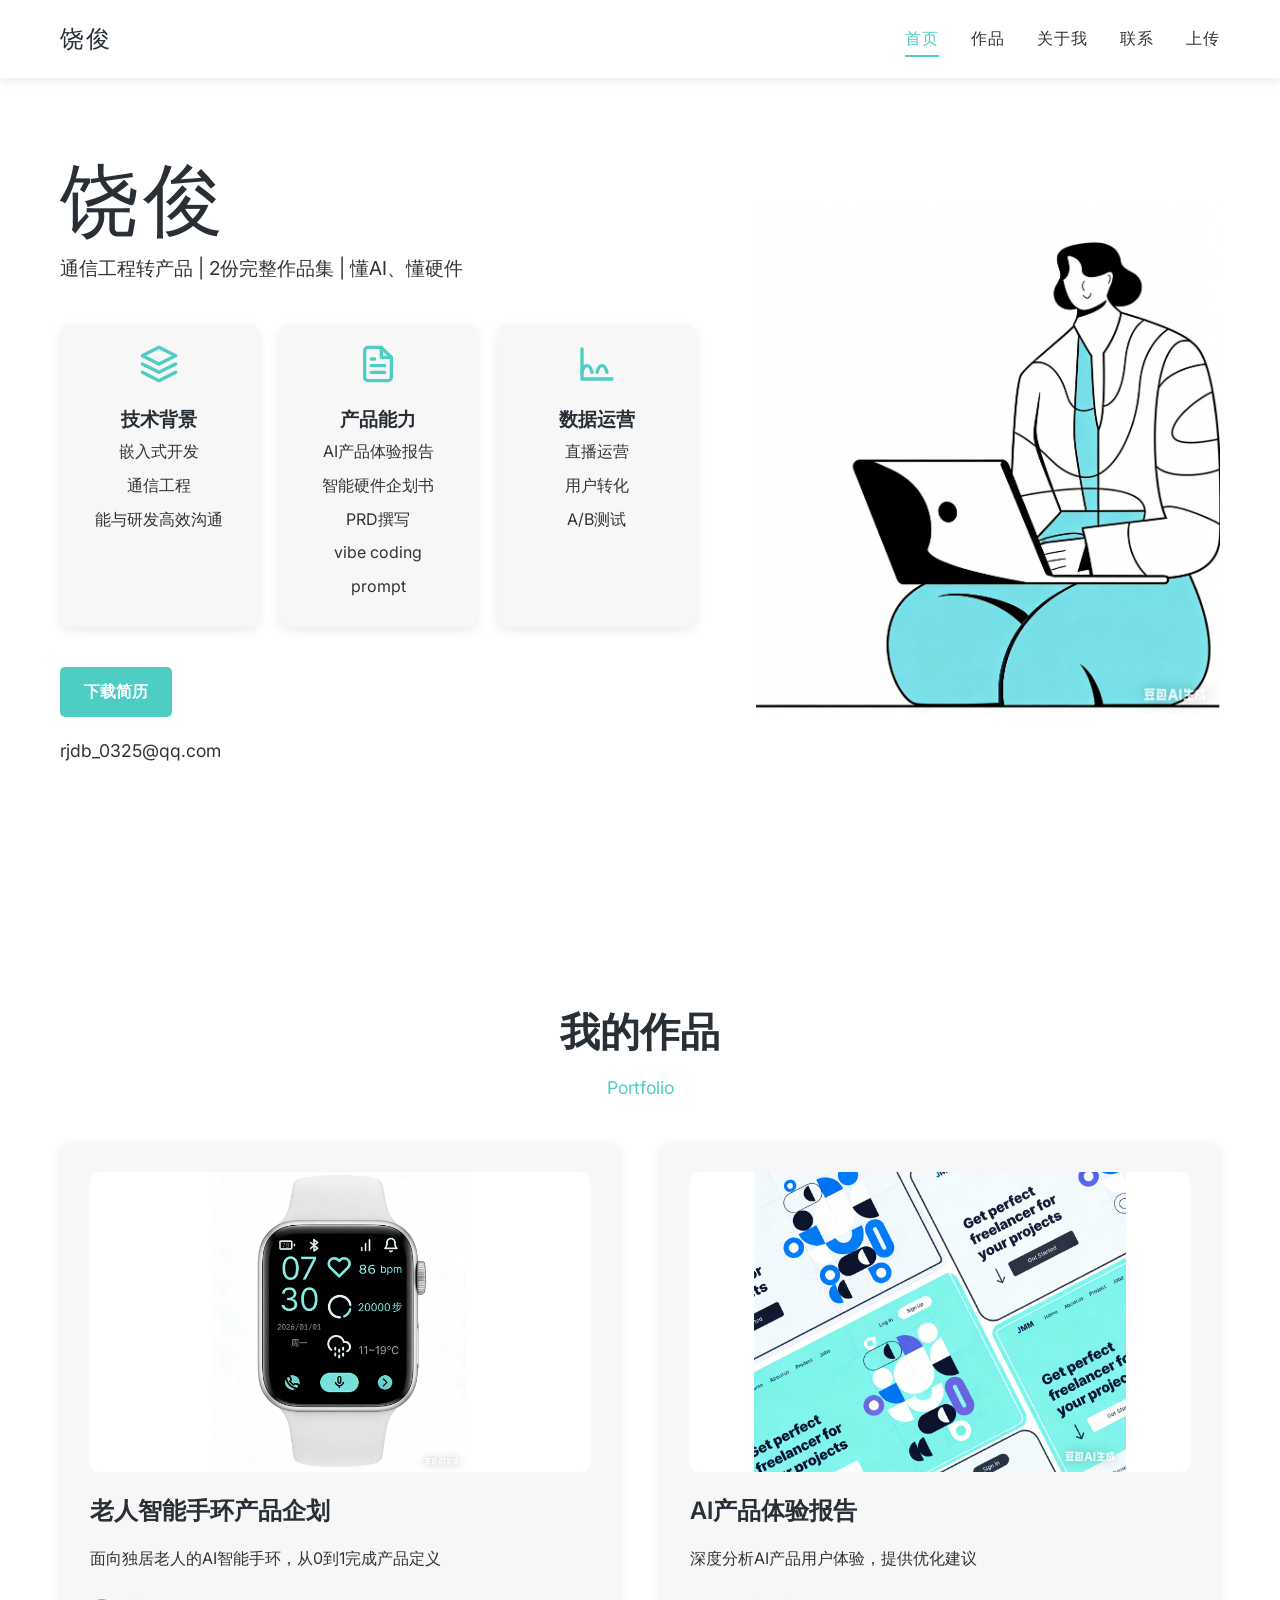
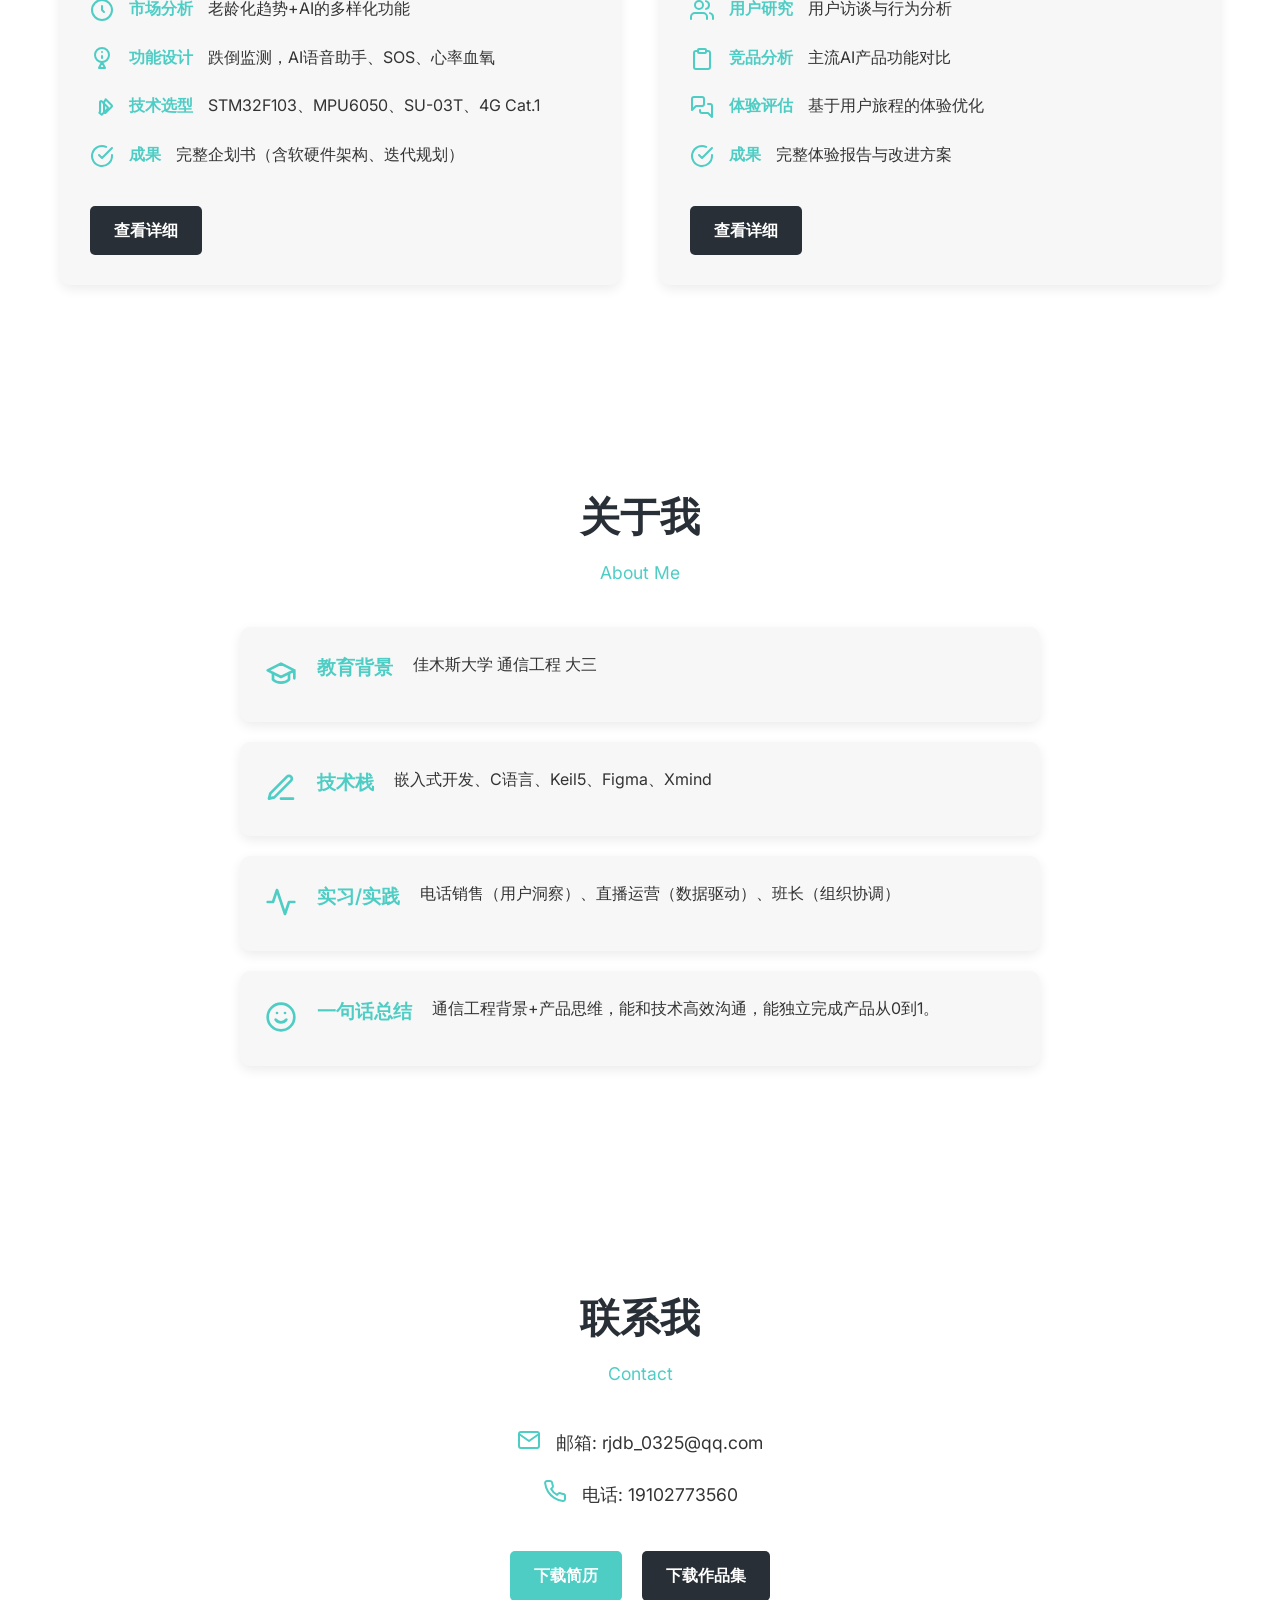
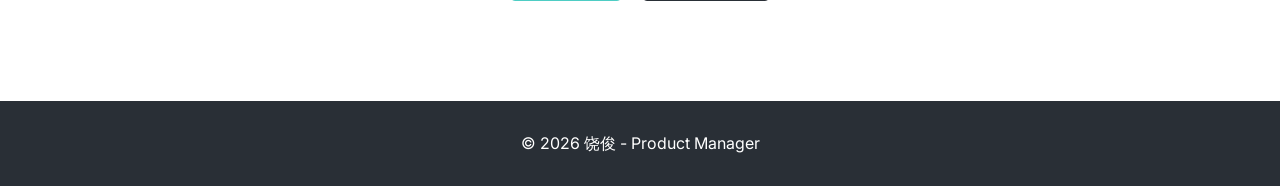
==== index.html @ 1ee00822 "Add files via upload 11111" ====
<!DOCTYPE html>
<html lang="zh-CN">
<head>
    <meta charset="UTF-8">
    <meta name="viewport" content="width=device-width, initial-scale=1.0">
    <title>饶俊 - 产品经理</title>
    <link rel="preconnect" href="https://fonts.googleapis.com">
    <link rel="preconnect" href="https://fonts.gstatic.com" crossorigin>
    <link href="https://fonts.googleapis.com/css2?family=Inter:wght@300;400;500;600;700&display=swap" rel="stylesheet">
    <link rel="stylesheet" href="styles.css">
</head>
<body>
    <nav class="navbar">
        <div class="container">
            <div class="nav-logo">
                <h1>饶俊</h1>
            </div>
            <div class="nav-links">
                <a href="#home" class="nav-link active">首页</a>
                <a href="#projects" class="nav-link">作品</a>
                <a href="#about" class="nav-link">关于我</a>
                <a href="#contact" class="nav-link">联系</a>
                <a href="upload.html" class="nav-link">上传</a>
            </div>
        </div>
    </nav>

    <main>
        <section id="home" class="section home-section">
            <div class="container">
                <div class="home-content">
                    <div class="home-left">
                        <div class="home-header">
                            <h1>饶俊</h1>
                            <p class="home-tagline">通信工程转产品 | 2份完整作品集 | 懂AI、懂硬件</p>
                        </div>
                        
                        <div class="core-tags">
                            <div class="tag-card">
                                <div class="tag-icon">
                                    <svg width="40" height="40" viewBox="0 0 24 24" fill="none" xmlns="http://www.w3.org/2000/svg">
                                        <path d="M12 2L2 7L12 12L22 7L12 2Z" stroke="#4ECDC4" stroke-width="2" stroke-linecap="round" stroke-linejoin="round"/>
                                        <path d="M2 17L12 22L22 17" stroke="#4ECDC4" stroke-width="2" stroke-linecap="round" stroke-linejoin="round"/>
                                        <path d="M2 12L12 17L22 12" stroke="#4ECDC4" stroke-width="2" stroke-linecap="round" stroke-linejoin="round"/>
                                    </svg>
                                </div>
                                <h3>技术背景</h3>
                                <ul>
                                    <li>嵌入式开发</li>
                                    <li>通信工程</li>
                                    <li>能与研发高效沟通</li>
                                </ul>
                            </div>
                            <div class="tag-card">
                                <div class="tag-icon">
                                    <svg width="40" height="40" viewBox="0 0 24 24" fill="none" xmlns="http://www.w3.org/2000/svg">
                                        <path d="M14 2H6C4.9 2 4 2.9 4 4V20C4 21.1 4.9 22 6 22H18C19.1 22 20 21.1 20 20V8L14 2Z" stroke="#4ECDC4" stroke-width="2" stroke-linecap="round" stroke-linejoin="round"/>
                                        <path d="M14 2V8H20" stroke="#4ECDC4" stroke-width="2" stroke-linecap="round" stroke-linejoin="round"/>
                                        <path d="M16 13H8" stroke="#4ECDC4" stroke-width="2" stroke-linecap="round"/>
                                        <path d="M16 17H8" stroke="#4ECDC4" stroke-width="2" stroke-linecap="round"/>
                                        <path d="M10 9H8" stroke="#4ECDC4" stroke-width="2" stroke-linecap="round"/>
                                    </svg>
                                </div>
                                <h3>产品能力</h3>
                                <ul>
                                    <li>AI产品体验报告</li>
                                    <li>智能硬件企划书</li>
                                    <li>PRD撰写</li>
                                    <li>vibe coding</li>
                                    <li>prompt</li>
                                </ul>
                            </div>
                            <div class="tag-card">
                                <div class="tag-icon">
                                    <svg width="40" height="40" viewBox="0 0 24 24" fill="none" xmlns="http://www.w3.org/2000/svg">
                                        <path d="M3 3V21H21" stroke="#4ECDC4" stroke-width="2" stroke-linecap="round"/>
                                        <path d="M18 17C18 17 17 13 15 13C13 13 12 17 12 17" stroke="#4ECDC4" stroke-width="2" stroke-linecap="round" stroke-linejoin="round"/>
                                        <path d="M9 17C9 17 8 13 6 13C4 13 3 17 3 17" stroke="#4ECDC4" stroke-width="2" stroke-linecap="round" stroke-linejoin="round"/>
                                    </svg>
                                </div>
                                <h3>数据运营</h3>
                                <ul>
                                    <li>直播运营</li>
                                    <li>用户转化</li>
                                    <li>A/B测试</li>
                                </ul>
                            </div>
                        </div>
                        
                        <div class="home-footer">
                            <a href="download.html?id=file_1774869760601_f0byb2rkc" class="btn btn-primary">下载简历</a>
                            <p class="contact-email">rjdb_0325@qq.com</p>
                        </div>
                    </div>
                    <div class="home-right">
                        <img src="hero.png" alt="饶俊" class="hero-image">
                    </div>
                </div>
            </div>
        </section>

        <section id="projects" class="section projects-section">
            <div class="container">
                <h2 class="section-title">我的作品</h2>
                <p class="section-subtitle">Portfolio</p>
                <div class="projects-grid">
                    <div class="project-card">
                        <div class="project-image">
                            <img src="watch.png" alt="老人智能手环">
                        </div>
                        <h3>老人智能手环产品企划</h3>
                        <p class="project-desc">面向独居老人的AI智能手环，从0到1完成产品定义</p>
                        
                        <div class="project-highlights">
                            <div class="highlight-item">
                                <div class="highlight-icon">
                                    <svg width="24" height="24" viewBox="0 0 24 24" fill="none" xmlns="http://www.w3.org/2000/svg">
                                        <path d="M12 22C17.5228 22 22 17.5228 22 12C22 6.47715 17.5228 2 12 2C6.47715 2 2 6.47715 2 12C2 17.5228 6.47715 22 12 22Z" stroke="#4ECDC4" stroke-width="2" stroke-linecap="round" stroke-linejoin="round"/>
                                        <path d="M12 8V12L14 14" stroke="#4ECDC4" stroke-width="2" stroke-linecap="round" stroke-linejoin="round"/>
                                    </svg>
                                </div>
                                <h4>市场分析</h4>
                                <p>老龄化趋势+AI的多样化功能</p>
                            </div>
                            <div class="highlight-item">
                                <div class="highlight-icon">
                                    <svg width="24" height="24" viewBox="0 0 24 24" fill="none" xmlns="http://www.w3.org/2000/svg">
                                        <path d="M12 15C15.866 15 19 11.866 19 8C19 4.13401 15.866 1 12 1C8.13401 1 5 4.13401 5 8C5 11.866 8.13401 15 12 15Z" stroke="#4ECDC4" stroke-width="2" stroke-linecap="round" stroke-linejoin="round"/>
                                        <path d="M12 15C12 15 15 21 15 21H9C9 21 12 15 12 15Z" stroke="#4ECDC4" stroke-width="2" stroke-linecap="round" stroke-linejoin="round"/>
                                        <path d="M12 9V11" stroke="#4ECDC4" stroke-width="2" stroke-linecap="round"/>
                                        <path d="M12 5V5.01" stroke="#4ECDC4" stroke-width="2" stroke-linecap="round"/>
                                    </svg>
                                </div>
                                <h4>功能设计</h4>
                                <p>跌倒监测，AI语音助手、SOS、心率血氧</p>
                            </div>
                            <div class="highlight-item">
                                <div class="highlight-icon">
                                    <svg width="24" height="24" viewBox="0 0 24 24" fill="none" xmlns="http://www.w3.org/2000/svg">
                                        <path d="M14.7 6.3A1 1 0 0 0 14 7v10a1 1 0 0 0 1.7.7l6-6a1 1 0 0 0 0-1.4l-6-6z" stroke="#4ECDC4" stroke-width="2" stroke-linecap="round" stroke-linejoin="round"/>
                                        <path d="M9.3 17.7A1 1 0 0 1 10 17V7a1 1 0 0 1 1.7-.7l6 6a1 1 0 0 1 0 1.4l-6 6z" stroke="#4ECDC4" stroke-width="2" stroke-linecap="round" stroke-linejoin="round"/>
                                    </svg>
                                </div>
                                <h4>技术选型</h4>
                                <p>STM32F103、MPU6050、SU-03T、4G Cat.1</p>
                            </div>
                            <div class="highlight-item">
                                <div class="highlight-icon">
                                    <svg width="24" height="24" viewBox="0 0 24 24" fill="none" xmlns="http://www.w3.org/2000/svg">
                                        <path d="M22 11.08V12a10 10 0 1 1-5.93-9.14" stroke="#4ECDC4" stroke-width="2" stroke-linecap="round" stroke-linejoin="round"/>
                                        <path d="M22 4 12 14.01l-3-3" stroke="#4ECDC4" stroke-width="2" stroke-linecap="round" stroke-linejoin="round"/>
                                    </svg>
                                </div>
                                <h4>成果</h4>
                                <p>完整企划书（含软硬件架构、迭代规划）</p>
                            </div>
                        </div>
                        
                        <a href="download.html?id=file_1774869760511_yod72uy9k" class="btn btn-secondary">查看详细</a>
                    </div>
                    
                    <div class="project-card">
                        <div class="project-image">
                            <img src="report.png" alt="AI产品体验报告">
                        </div>
                        <h3>AI产品体验报告</h3>
                        <p class="project-desc">深度分析AI产品用户体验，提供优化建议</p>
                        
                        <div class="project-highlights">
                            <div class="highlight-item">
                                <div class="highlight-icon">
                                    <svg width="24" height="24" viewBox="0 0 24 24" fill="none" xmlns="http://www.w3.org/2000/svg">
                                        <path d="M17 21v-2a4 4 0 0 0-4-4H5a4 4 0 0 0-4 4v2" stroke="#4ECDC4" stroke-width="2" stroke-linecap="round" stroke-linejoin="round"/>
                                        <circle cx="9" cy="7" r="4" stroke="#4ECDC4" stroke-width="2" stroke-linecap="round" stroke-linejoin="round"/>
                                        <path d="M23 21v-2a4 4 0 0 0-3-3.87" stroke="#4ECDC4" stroke-width="2" stroke-linecap="round" stroke-linejoin="round"/>
                                        <path d="M16 3.13a4 4 0 0 1 0 7.75" stroke="#4ECDC4" stroke-width="2" stroke-linecap="round" stroke-linejoin="round"/>
                                    </svg>
                                </div>
                                <h4>用户研究</h4>
                                <p>用户访谈与行为分析</p>
                            </div>
                            <div class="highlight-item">
                                <div class="highlight-icon">
                                    <svg width="24" height="24" viewBox="0 0 24 24" fill="none" xmlns="http://www.w3.org/2000/svg">
                                        <path d="M16 4h2a2 2 0 0 1 2 2v14a2 2 0 0 1-2 2H6a2 2 0 0 1-2-2V6a2 2 0 0 1 2-2h2" stroke="#4ECDC4" stroke-width="2" stroke-linecap="round" stroke-linejoin="round"/>
                                        <rect x="8" y="2" width="8" height="4" rx="1" ry="1" stroke="#4ECDC4" stroke-width="2" stroke-linecap="round" stroke-linejoin="round"/>
                                    </svg>
                                </div>
                                <h4>竞品分析</h4>
                                <p>主流AI产品功能对比</p>
                            </div>
                            <div class="highlight-item">
                                <div class="highlight-icon">
                                    <svg width="24" height="24" viewBox="0 0 24 24" fill="none" xmlns="http://www.w3.org/2000/svg">
                                        <path d="M14 9a2 2 0 0 1-2 2H6l-4 4V4c0-1.1.9-2 2-2h8a2 2 0 0 1 2 2v5Z" stroke="#4ECDC4" stroke-width="2" stroke-linecap="round" stroke-linejoin="round"/>
                                        <path d="M18 9h2a2 2 0 0 1 2 2v11l-4-4h-6a2 2 0 0 1-2-2v-1" stroke="#4ECDC4" stroke-width="2" stroke-linecap="round" stroke-linejoin="round"/>
                                    </svg>
                                </div>
                                <h4>体验评估</h4>
                                <p>基于用户旅程的体验优化</p>
                            </div>
                            <div class="highlight-item">
                                <div class="highlight-icon">
                                    <svg width="24" height="24" viewBox="0 0 24 24" fill="none" xmlns="http://www.w3.org/2000/svg">
                                        <path d="M22 11.08V12a10 10 0 1 1-5.93-9.14" stroke="#4ECDC4" stroke-width="2" stroke-linecap="round" stroke-linejoin="round"/>
                                        <path d="M22 4 12 14.01l-3-3" stroke="#4ECDC4" stroke-width="2" stroke-linecap="round" stroke-linejoin="round"/>
                                    </svg>
                                </div>
                                <h4>成果</h4>
                                <p>完整体验报告与改进方案</p>
                            </div>
                        </div>
                        
                        <a href="download.html?id=file_1774869760549_63jdq6edo" class="btn btn-secondary">查看详细</a>
                    </div>
                </div>
            </div>
        </section>

        <section id="about" class="section about-section">
            <div class="container">
                <h2 class="section-title">关于我</h2>
                <p class="section-subtitle">About Me</p>
                <div class="about-content">
                    <div class="about-item">
                        <div class="about-icon">
                            <svg width="32" height="32" viewBox="0 0 24 24" fill="none" xmlns="http://www.w3.org/2000/svg">
                                <path d="M22 10v6M2 10l10-5 10 5-10 5z" stroke="#4ECDC4" stroke-width="2" stroke-linecap="round" stroke-linejoin="round"/>
                                <path d="M6 12v5c3 3 9 3 12 0v-5" stroke="#4ECDC4" stroke-width="2" stroke-linecap="round" stroke-linejoin="round"/>
                            </svg>
                        </div>
                        <h3>教育背景</h3>
                        <p>佳木斯大学 通信工程 大三</p>
                    </div>
                    <div class="about-item">
                        <div class="about-icon">
                            <svg width="32" height="32" viewBox="0 0 24 24" fill="none" xmlns="http://www.w3.org/2000/svg">
                                <path d="M12 20h9" stroke="#4ECDC4" stroke-width="2" stroke-linecap="round" stroke-linejoin="round"/>
                                <path d="M16.5 3.5a2.121 2.121 0 0 1 3 3L7 19l-4 1 1-4L16.5 3.5z" stroke="#4ECDC4" stroke-width="2" stroke-linecap="round" stroke-linejoin="round"/>
                            </svg>
                        </div>
                        <h3>技术栈</h3>
                        <p>嵌入式开发、C语言、Keil5、Figma、Xmind</p>
                    </div>
                    <div class="about-item">
                        <div class="about-icon">
                            <svg width="32" height="32" viewBox="0 0 24 24" fill="none" xmlns="http://www.w3.org/2000/svg">
                                <path d="M22 12h-4l-3 9L9 3l-3 9H2" stroke="#4ECDC4" stroke-width="2" stroke-linecap="round" stroke-linejoin="round"/>
                            </svg>
                        </div>
                        <h3>实习/实践</h3>
                        <p>电话销售（用户洞察）、直播运营（数据驱动）、班长（组织协调）</p>
                    </div>
                    <div class="about-item">
                        <div class="about-icon">
                            <svg width="32" height="32" viewBox="0 0 24 24" fill="none" xmlns="http://www.w3.org/2000/svg">
                                <circle cx="12" cy="12" r="10" stroke="#4ECDC4" stroke-width="2" stroke-linecap="round" stroke-linejoin="round"/>
                                <path d="M8 14s1.5 2 4 2 4-2 4-2" stroke="#4ECDC4" stroke-width="2" stroke-linecap="round" stroke-linejoin="round"/>
                                <line x1="9" y1="9" x2="9.01" y2="9" stroke="#4ECDC4" stroke-width="2" stroke-linecap="round" stroke-linejoin="round"/>
                                <line x1="15" y1="9" x2="15.01" y2="9" stroke="#4ECDC4" stroke-width="2" stroke-linecap="round" stroke-linejoin="round"/>
                            </svg>
                        </div>
                        <h3>一句话总结</h3>
                        <p>通信工程背景+产品思维，能和技术高效沟通，能独立完成产品从0到1。</p>
                    </div>
                </div>
            </div>
        </section>

        <section id="contact" class="section contact-section">
            <div class="container">
                <h2 class="section-title">联系我</h2>
                <p class="section-subtitle">Contact</p>
                <div class="contact-info">
                    <div class="contact-item">
                        <div class="contact-icon">
                            <svg width="24" height="24" viewBox="0 0 24 24" fill="none" xmlns="http://www.w3.org/2000/svg">
                                <path d="M4 4h16c1.1 0 2 .9 2 2v12c0 1.1-.9 2-2 2H4c-1.1 0-2-.9-2-2V6c0-1.1.9-2 2-2z" stroke="#4ECDC4" stroke-width="2" stroke-linecap="round" stroke-linejoin="round"/>
                                <path d="M22 6l-10 7L2 6" stroke="#4ECDC4" stroke-width="2" stroke-linecap="round" stroke-linejoin="round"/>
                            </svg>
                        </div>
                        <p>邮箱: rjdb_0325@qq.com</p>
                    </div>
                    <div class="contact-item">
                        <div class="contact-icon">
                            <svg width="24" height="24" viewBox="0 0 24 24" fill="none" xmlns="http://www.w3.org/2000/svg">
                                <path d="M22 16.92v3a2 2 0 0 1-2.18 2 19.79 19.79 0 0 1-8.63-3.07 19.5 19.5 0 0 1-6-6 19.79 19.79 0 0 1-3.07-8.67A2 2 0 0 1 4.11 2h3a2 2 0 0 1 2 1.72 12.84 12.84 0 0 0 .7 2.81 2 2 0 0 1-.45 2.11L8.09 9.91a16 16 0 0 0 6 6l1.27-1.27a2 2 0 0 1 2.11-.45 12.84 12.84 0 0 0 2.81.7A2 2 0 0 1 22 16.92z" stroke="#4ECDC4" stroke-width="2" stroke-linecap="round" stroke-linejoin="round"/>
                            </svg>
                        </div>
                        <p>电话: 19102773560</p>
                    </div>
                </div>
                <div class="contact-buttons">
                    <a href="download.html?id=file_1774869760601_f0byb2rkc" class="btn btn-primary">下载简历</a>
                    <a href="download.html?id=file_1774869760650_nscpvcaf8" class="btn btn-secondary">下载作品集</a>
                </div>
            </div>
        </section>
    </main>

    <footer class="footer">
        <div class="container">
            <p>&copy; 2026 饶俊 - Product Manager</p>
        </div>
    </footer>

    <script src="script.js"></script>
</body>
</html>
---- styles.css ----
/* 全局样式 */
:root {
    --primary-color: #4ECDC4;
    --secondary-color: #292F36;
    --light-color: #FFFFFF;
    --dark-color: #1A1A1A;
    --gray-color: #F7F7F7;
    --text-color: #333333;
    --transition: all 0.3s ease;
}

* {
    margin: 0;
    padding: 0;
    box-sizing: border-box;
}

body {
    font-family: 'Inter', sans-serif;
    line-height: 1.6;
    color: var(--text-color);
    background-color: var(--light-color);
}

.container {
    max-width: 1200px;
    margin: 0 auto;
    padding: 0 20px;
}

/* 导航栏 */
.navbar {
    background-color: var(--light-color);
    box-shadow: 0 2px 10px rgba(0, 0, 0, 0.1);
    position: fixed;
    top: 0;
    left: 0;
    right: 0;
    z-index: 1000;
}

.navbar .container {
    display: flex;
    justify-content: space-between;
    align-items: center;
    padding: 20px;
}

.nav-logo h1 {
    font-size: 1.5rem;
    font-weight: 300;
    color: var(--secondary-color);
    letter-spacing: 2px;
}

.nav-links {
    display: flex;
    gap: 2rem;
}

.nav-link {
    text-decoration: none;
    color: var(--text-color);
    font-weight: 300;
    transition: var(--transition);
    position: relative;
    letter-spacing: 1px;
}

.nav-link:hover,
.nav-link.active {
    color: var(--primary-color);
}

.nav-link.active::after {
    content: '';
    position: absolute;
    bottom: -5px;
    left: 0;
    width: 100%;
    height: 2px;
    background-color: var(--primary-color);
}

/* 通用部分样式 */
.section {
    padding: 100px 0;
}

.section-title {
    font-size: 2.5rem;
    font-weight: 700;
    text-align: center;
    margin-bottom: 10px;
    color: var(--secondary-color);
}

.section-subtitle {
    text-align: center;
    color: var(--primary-color);
    font-size: 1.1rem;
    margin-bottom: 40px;
}

/* 首页样式 */
.home-section {
    min-height: 100vh;
    display: flex;
    align-items: center;
    padding-top: 120px;
}

.home-content {
    display: flex;
    align-items: center;
    justify-content: space-between;
    gap: 60px;
    width: 100%;
}

.home-left {
    flex: 1;
}

.home-right {
    flex: 0 0 40%;
    display: flex;
    justify-content: center;
    align-items: center;
}

.hero-image {
    max-width: 100%;
    height: auto;
    object-fit: contain;
}

.home-header {
    text-align: left;
    margin-bottom: 40px;
}

.home-header h1 {
    font-size: 5rem;
    font-weight: 300;
    color: var(--secondary-color);
    margin-bottom: 10px;
    letter-spacing: 3px;
    line-height: 1.1;
}

.home-tagline {
    font-size: 1.2rem;
    color: var(--text-color);
    margin-bottom: 10px;
}

.home-subtitle {
    font-size: 1rem;
    color: var(--primary-color);
    margin-bottom: 20px;
}

.core-tags {
    display: flex;
    gap: 20px;
    margin-bottom: 40px;
    flex-wrap: wrap;
    justify-content: flex-start;
}

.tag-card {
    background-color: var(--gray-color);
    padding: 20px;
    border-radius: 10px;
    transition: var(--transition);
    box-shadow: 0 4px 12px rgba(0, 0, 0, 0.08);
    text-align: center;
    flex: 1;
    min-width: 180px;
    max-width: 200px;
}

.tag-card:hover {
    transform: translateY(-5px);
    box-shadow: 0 8px 24px rgba(0, 0, 0, 0.12);
}

.tag-icon {
    margin-bottom: 20px;
    display: flex;
    justify-content: center;
}

.tag-card h3 {
    font-size: 1.2rem;
    font-weight: 600;
    color: var(--secondary-color);
    margin-bottom: 5px;
    font-family: 'Inter', sans-serif;
}

.tag-subtitle {
    font-size: 0.9rem;
    color: var(--primary-color);
    margin-bottom: 15px;
    font-weight: 400;
}

.project-subtitle {
    font-size: 0.9rem;
    color: var(--primary-color);
    margin-bottom: 10px;
    font-weight: 400;
}

.about-subtitle {
    font-size: 0.9rem;
    color: var(--primary-color);
    margin-bottom: 10px;
    font-weight: 400;
}

.tag-card ul {
    list-style: none;
}

.tag-card li {
    margin-bottom: 8px;
    color: var(--text-color);
}

.home-footer {
    text-align: left;
}

/* 按钮样式 */
.btn {
    display: inline-block;
    padding: 12px 24px;
    border-radius: 5px;
    font-weight: 600;
    text-decoration: none;
    transition: var(--transition);
    cursor: pointer;
    border: none;
}

.btn-primary {
    background-color: var(--primary-color);
    color: var(--light-color);
}

.btn-secondary {
    background-color: var(--secondary-color);
    color: var(--light-color);
}

.btn:hover {
    transform: translateY(-2px);
    box-shadow: 0 4px 12px rgba(0, 0, 0, 0.15);
}

.contact-email {
    margin-top: 20px;
    color: var(--text-color);
    font-size: 1.1rem;
}

/* 作品展示页样式 */
.projects-grid {
    display: grid;
    grid-template-columns: repeat(auto-fit, minmax(500px, 1fr));
    gap: 40px;
}

.project-card {
    background-color: var(--gray-color);
    padding: 30px;
    border-radius: 10px;
    transition: var(--transition);
    box-shadow: 0 4px 12px rgba(0, 0, 0, 0.08);
}

.project-card:hover {
    transform: translateY(-5px);
    box-shadow: 0 8px 24px rgba(0, 0, 0, 0.12);
}

.project-image {
    margin-bottom: 20px;
    border-radius: 8px;
    overflow: hidden;
    height: 300px;
    display: flex;
    align-items: center;
    justify-content: center;
    background-color: white;
}

.project-image img {
    width: 100%;
    height: 100%;
    object-fit: contain;
    transition: var(--transition);
}

.project-card:hover .project-image img {
    transform: scale(1.05);
}

.project-card h3 {
    font-size: 1.5rem;
    font-weight: 600;
    color: var(--secondary-color);
    margin-bottom: 15px;
}

.project-desc {
    margin-bottom: 25px;
    color: var(--text-color);
}

.project-highlights {
    margin-bottom: 30px;
}

.highlight-item {
    display: flex;
    align-items: flex-start;
    margin-bottom: 15px;
    gap: 15px;
}

.highlight-icon {
    flex-shrink: 0;
    margin-top: 2px;
}

.highlight-item h4 {
    font-size: 1rem;
    font-weight: 600;
    color: var(--primary-color);
    margin-bottom: 5px;
}

.highlight-item p {
    color: var(--text-color);
    flex: 1;
}

/* 关于我页样式 */
.about-content {
    max-width: 800px;
    margin: 0 auto;
}

.about-item {
    display: flex;
    align-items: flex-start;
    background-color: var(--gray-color);
    padding: 25px;
    border-radius: 10px;
    margin-bottom: 20px;
    transition: var(--transition);
    box-shadow: 0 4px 12px rgba(0, 0, 0, 0.08);
    gap: 20px;
}

.about-item:hover {
    transform: translateY(-3px);
    box-shadow: 0 6px 16px rgba(0, 0, 0, 0.1);
}

.about-icon {
    flex-shrink: 0;
    margin-top: 5px;
}

.about-item h3 {
    font-size: 1.2rem;
    font-weight: 600;
    color: var(--primary-color);
    margin-bottom: 10px;
}

.about-item p {
    flex: 1;
    color: var(--text-color);
}

/* 联系页样式 */
.contact-section {
    text-align: center;
}

.contact-info {
    margin-bottom: 40px;
}

.contact-item {
    display: flex;
    align-items: center;
    justify-content: center;
    gap: 15px;
    margin-bottom: 20px;
}

.contact-icon {
    flex-shrink: 0;
}

.contact-info p {
    font-size: 1.1rem;
    color: var(--text-color);
}

.contact-buttons {
    display: flex;
    gap: 20px;
    justify-content: center;
    flex-wrap: wrap;
}

/* 页脚样式 */
.footer {
    background-color: var(--secondary-color);
    color: var(--light-color);
    padding: 30px 0;
    text-align: center;
}

/* 响应式设计 */
@media (max-width: 768px) {
    .nav-links {
        display: none;
    }
    
    .home-content {
        flex-direction: column;
        gap: 40px;
    }
    
    .home-right {
        flex: none;
        width: 100%;
        max-width: 400px;
    }
    
    .home-header h1 {
        font-size: 2.5rem;
    }
    
    .home-header {
        text-align: center;
    }
    
    .core-tags {
        justify-content: center;
    }
    
    .home-footer {
        text-align: center;
    }
    
    .projects-grid {
        grid-template-columns: 1fr;
    }
    
    .contact-buttons {
        flex-direction: column;
        align-items: center;
    }
    
    .section {
        padding: 60px 0;
    }
    
    .about-item {
        flex-direction: column;
        align-items: flex-start;
        text-align: left;
    }
    
    .highlight-item {
        flex-direction: column;
        align-items: flex-start;
        gap: 8px;
    }
}
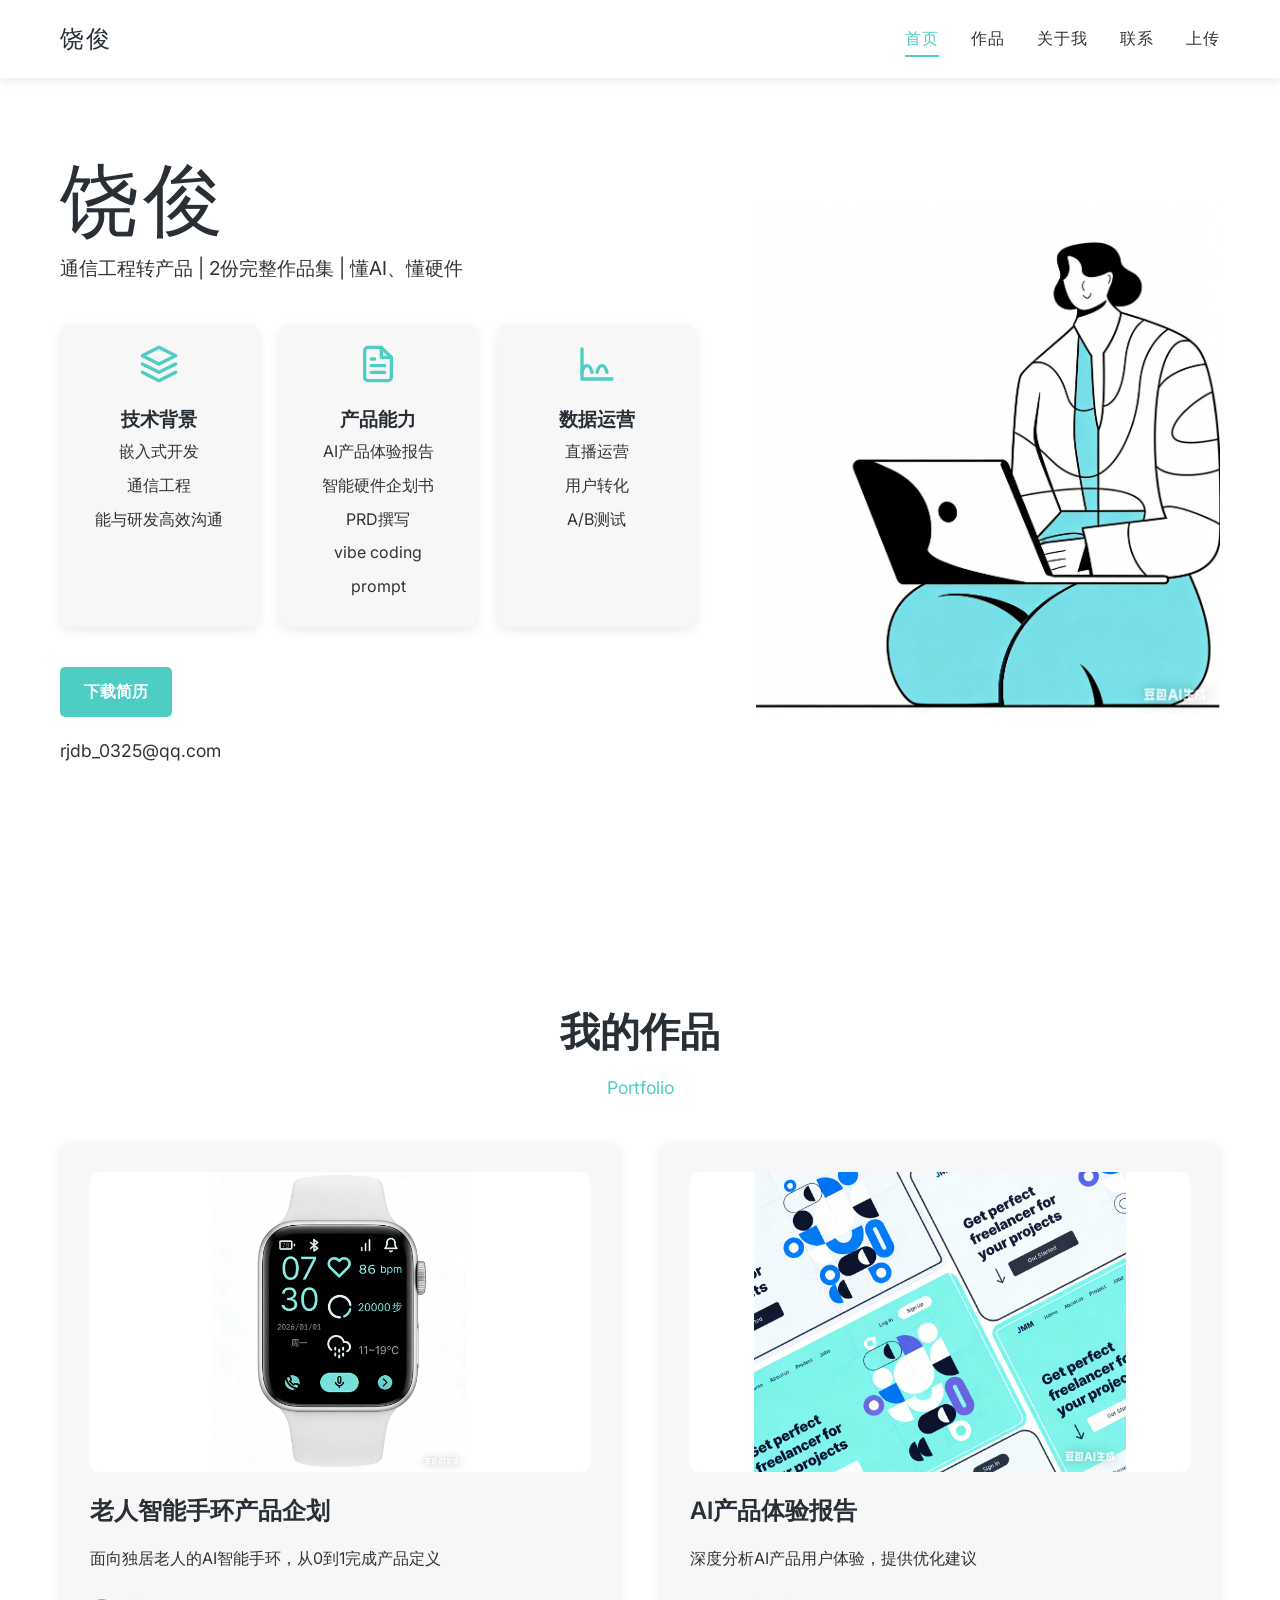
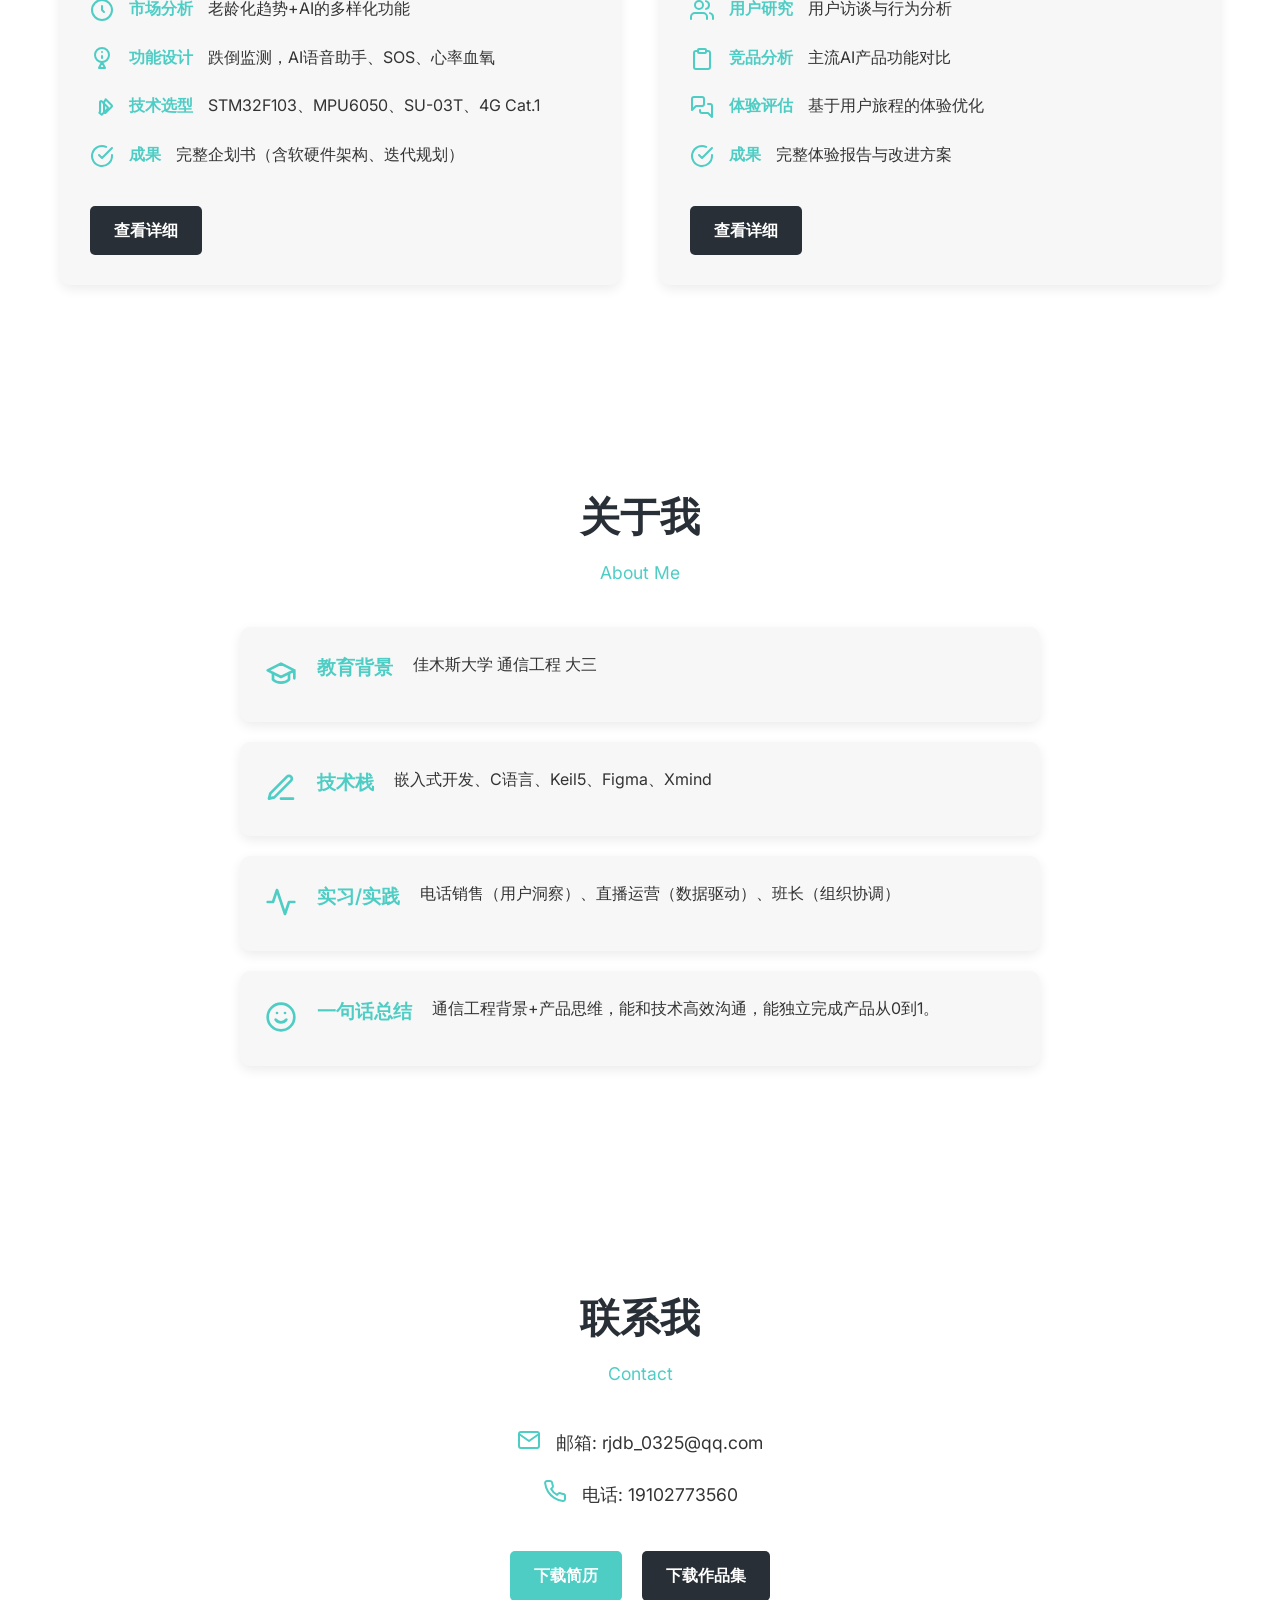
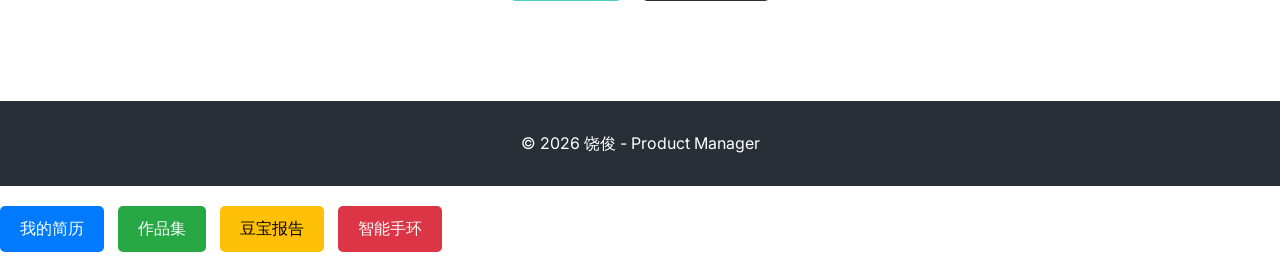
==== commit 8b8fb033: "Update index.html add door" ====
--- a/index.html
+++ b/index.html
@@ -306,4 +306,21 @@
 
     <script src="script.js"></script>
 </body>
-</html>+</html>
+<div style="margin: 20px 0;">
+  <a href="resume.pdf" target="_blank" style="display:inline-block; padding:10px 20px; background:#007bff; color:white; text-decoration:none; border-radius:5px; margin-right:10px;">
+    我的简历
+  </a>
+
+  <a href="work.pdf" target="_blank" style="display:inline-block; padding:10px 20px; background:#28a745; color:white; text-decoration:none; border-radius:5px; margin-right:10px;">
+    作品集
+  </a>
+
+  <a href="doubao.pdf" target="_blank" style="display:inline-block; padding:10px 20px; background:#ffc107; color:black; text-decoration:none; border-radius:5px; margin-right:10px;">
+    豆宝报告
+  </a>
+
+  <a href="bracelet.pdf" target="_blank" style="display:inline-block; padding:10px 20px; background:#dc3545; color:white; text-decoration:none; border-radius:5px;">
+    智能手环
+  </a>
+</div>
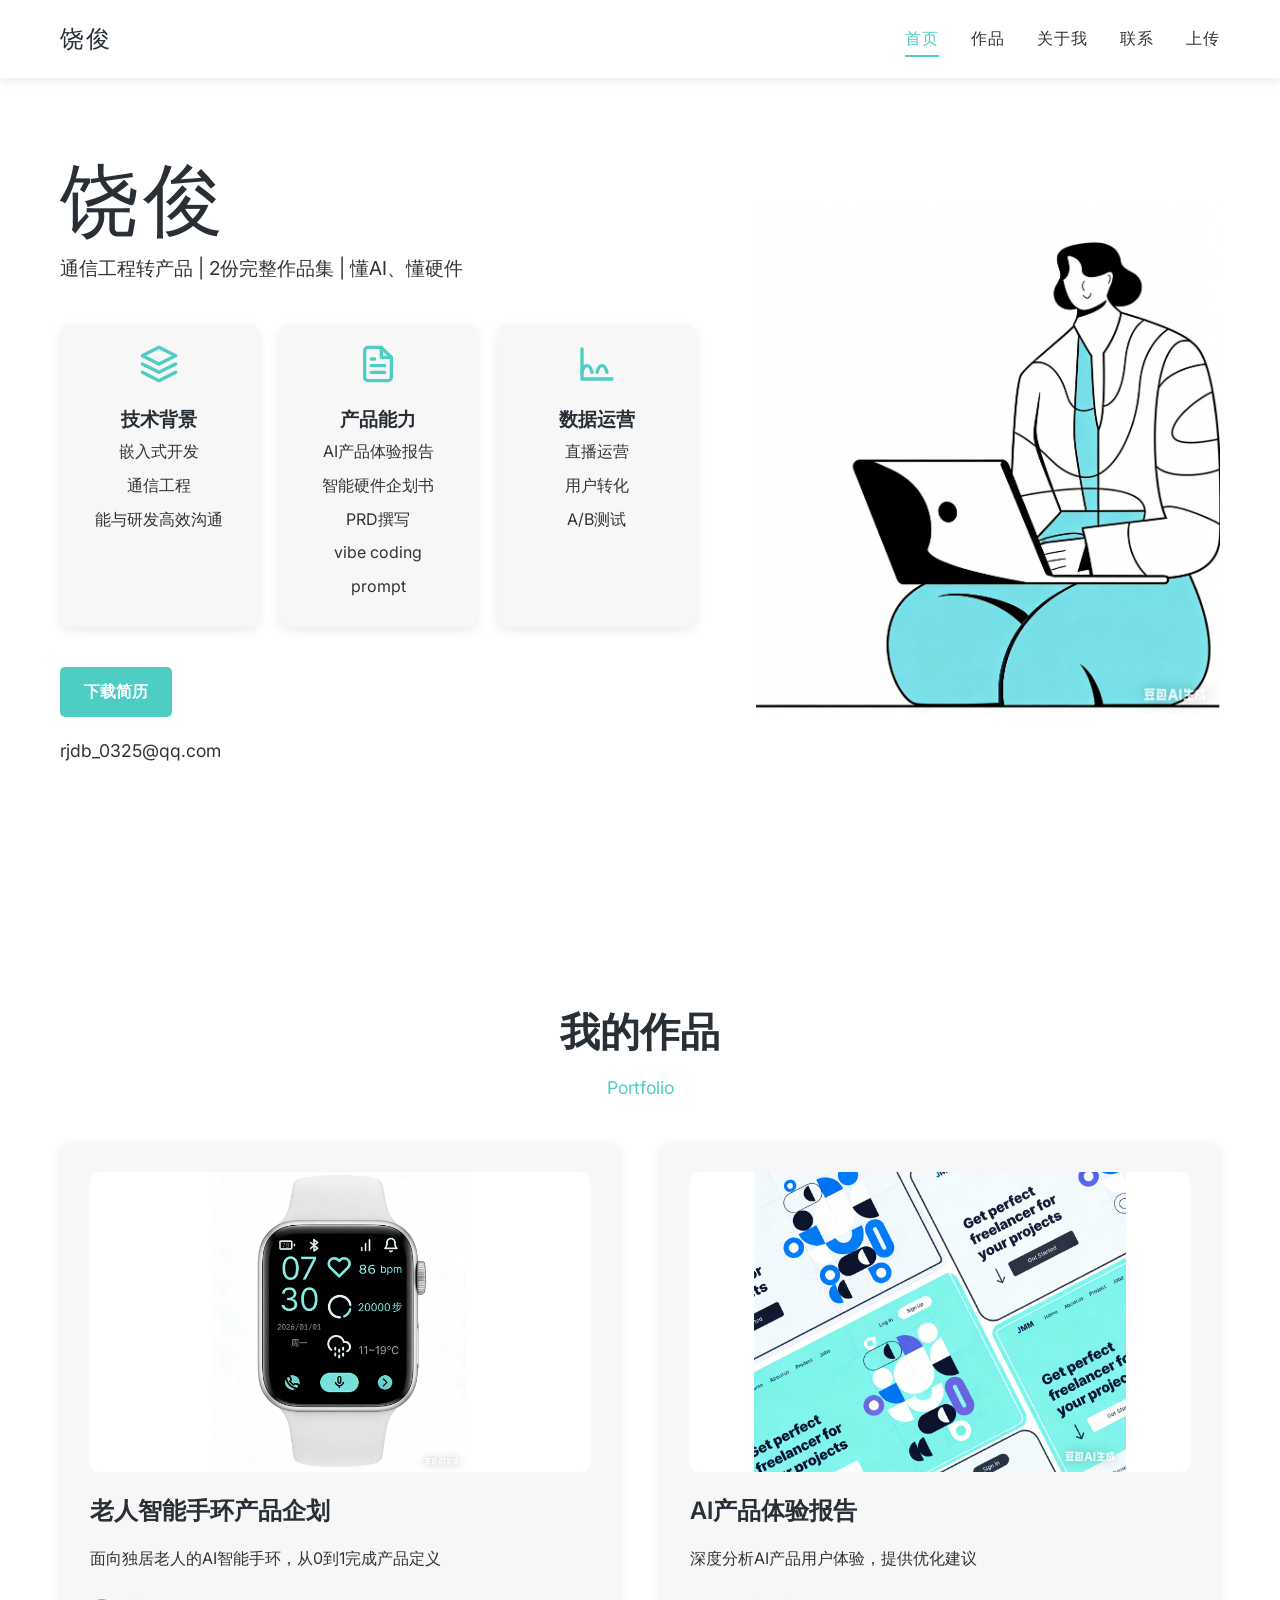
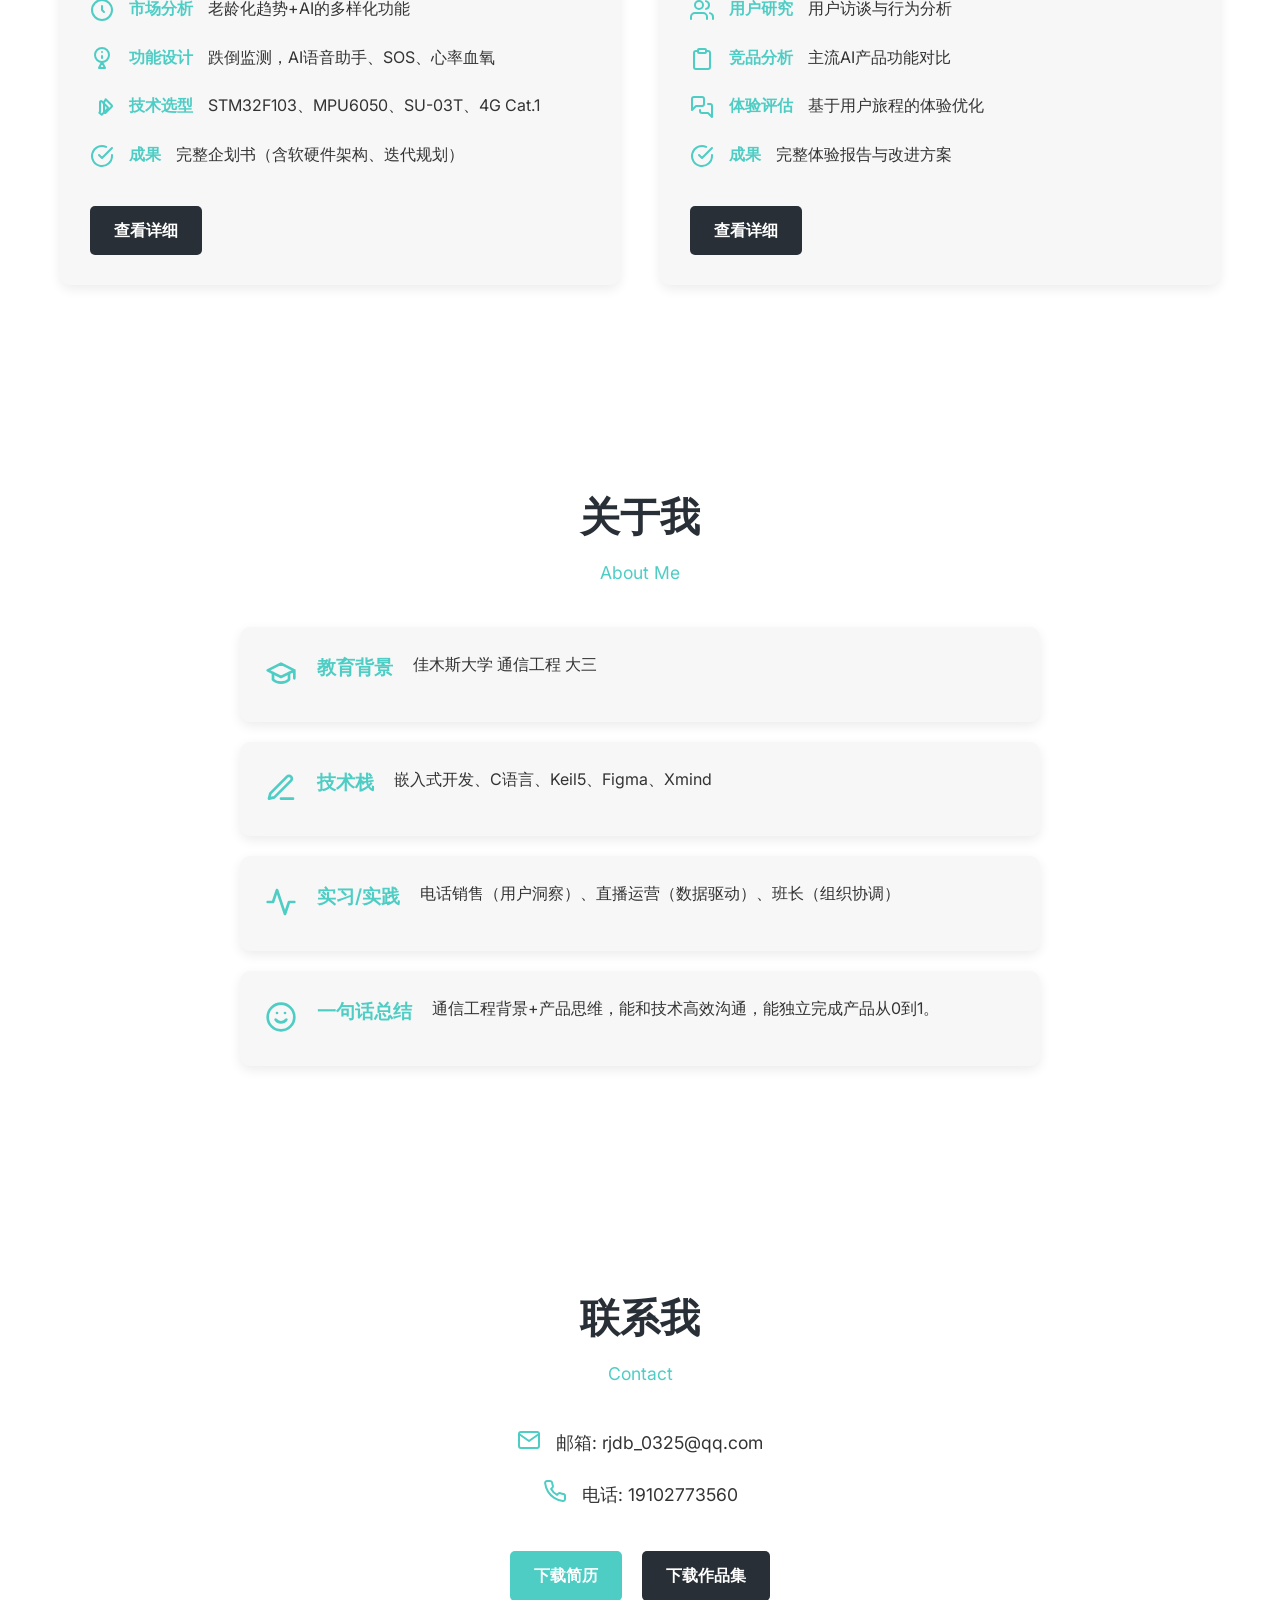
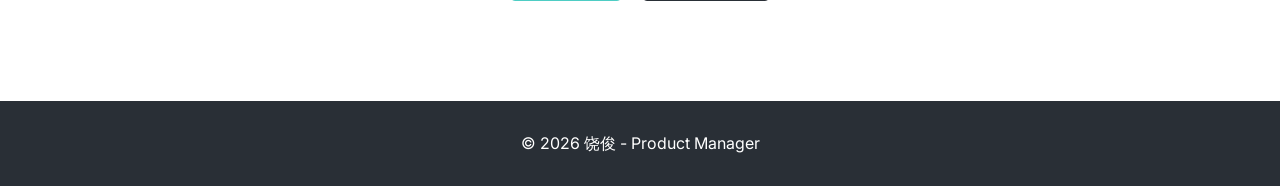
==== commit 6927f3be: "Add files via upload 222" ====
--- a/index.html
+++ b/index.html
@@ -88,7 +88,7 @@
                         </div>
                         
                         <div class="home-footer">
-                            <a href="download.html?id=file_1774869760601_f0byb2rkc" class="btn btn-primary">下载简历</a>
+                            <a href="resume.pdf" class="btn btn-primary">下载简历</a>
                             <p class="contact-email">rjdb_0325@qq.com</p>
                         </div>
                     </div>
@@ -156,7 +156,7 @@
                             </div>
                         </div>
                         
-                        <a href="download.html?id=file_1774869760511_yod72uy9k" class="btn btn-secondary">查看详细</a>
+                        <a href="braclet.pdf" class="btn btn-secondary">查看详细</a>
                     </div>
                     
                     <div class="project-card">
@@ -211,7 +211,7 @@
                             </div>
                         </div>
                         
-                        <a href="download.html?id=file_1774869760549_63jdq6edo" class="btn btn-secondary">查看详细</a>
+                        <a href="doubao.pdf" class="btn btn-secondary">查看详细</a>
                     </div>
                 </div>
             </div>
@@ -291,8 +291,8 @@
                     </div>
                 </div>
                 <div class="contact-buttons">
-                    <a href="download.html?id=file_1774869760601_f0byb2rkc" class="btn btn-primary">下载简历</a>
-                    <a href="download.html?id=file_1774869760650_nscpvcaf8" class="btn btn-secondary">下载作品集</a>
+                    <a href="resume.pdf" class="btn btn-primary">下载简历</a>
+                    <a href="work.pdf" class="btn btn-secondary">下载作品集</a>
                 </div>
             </div>
         </section>
@@ -306,21 +306,4 @@
 
     <script src="script.js"></script>
 </body>
-</html>
-<div style="margin: 20px 0;">
-  <a href="resume.pdf" target="_blank" style="display:inline-block; padding:10px 20px; background:#007bff; color:white; text-decoration:none; border-radius:5px; margin-right:10px;">
-    我的简历
-  </a>
-
-  <a href="work.pdf" target="_blank" style="display:inline-block; padding:10px 20px; background:#28a745; color:white; text-decoration:none; border-radius:5px; margin-right:10px;">
-    作品集
-  </a>
-
-  <a href="doubao.pdf" target="_blank" style="display:inline-block; padding:10px 20px; background:#ffc107; color:black; text-decoration:none; border-radius:5px; margin-right:10px;">
-    豆宝报告
-  </a>
-
-  <a href="bracelet.pdf" target="_blank" style="display:inline-block; padding:10px 20px; background:#dc3545; color:white; text-decoration:none; border-radius:5px;">
-    智能手环
-  </a>
-</div>
+</html>
